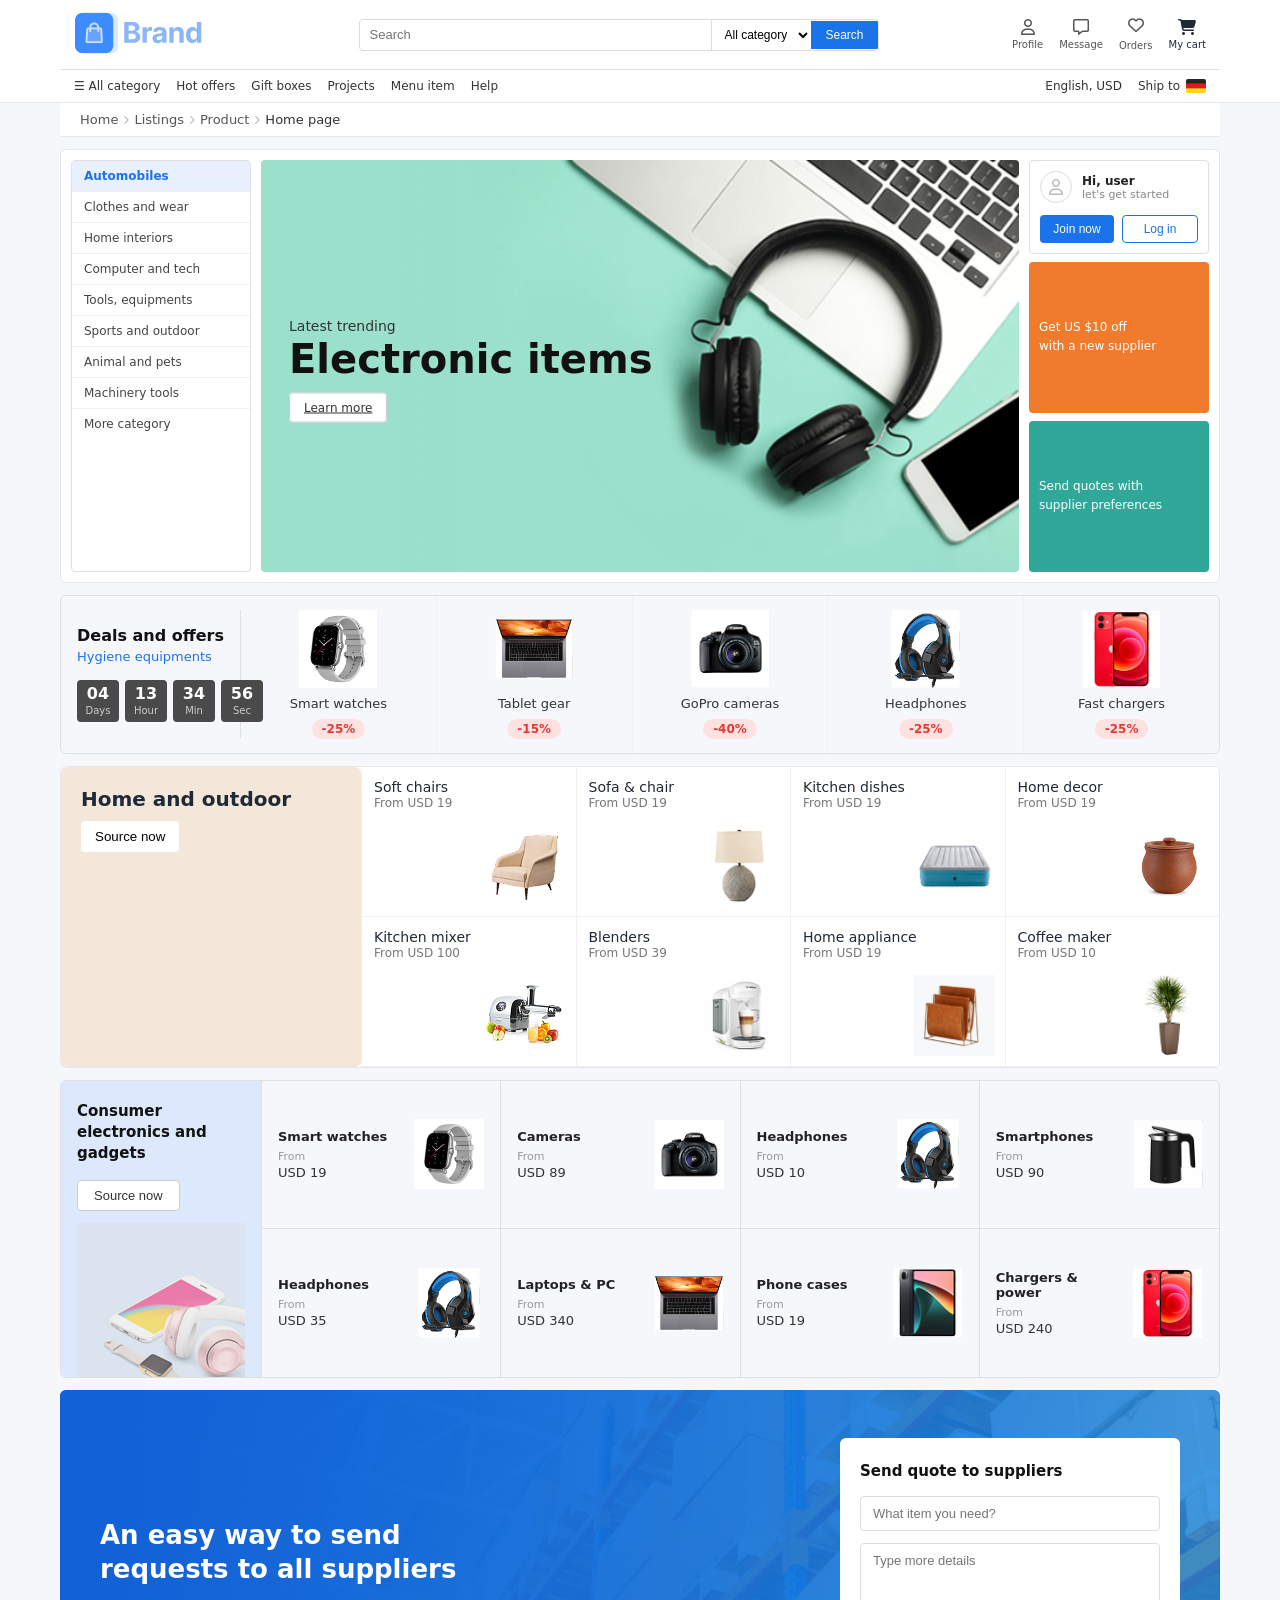
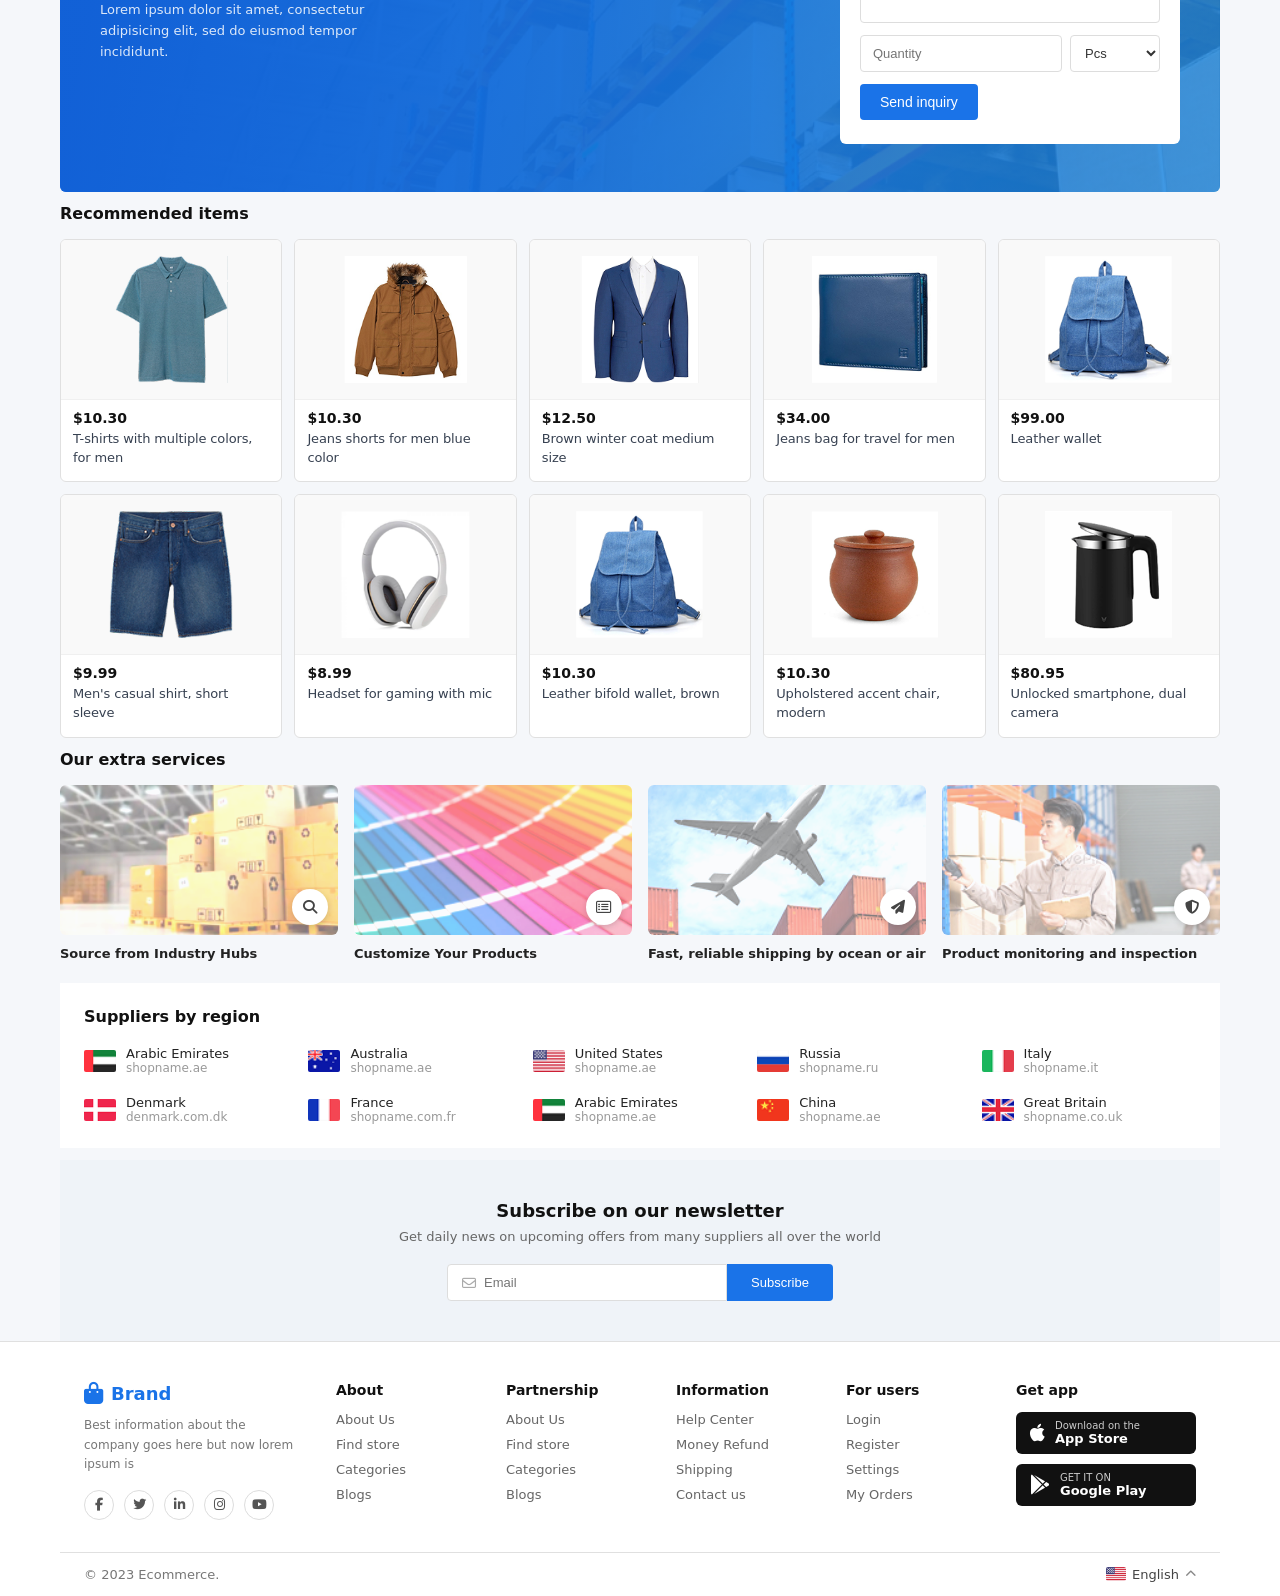
==== index.html @ b22c31a4 "first commit" ====
<!DOCTYPE html>
<!--
  Homepage — layout & sections: style.css | behavior: site.js, cart.js
-->
<html lang="en">

<head>
    <meta charset="UTF-8">
    <meta name="viewport" content="width=device-width, initial-scale=1.0, viewport-fit=cover">
    <meta name="theme-color" content="#1a73e8">
    <meta name="apple-mobile-web-app-capable" content="yes">
    <meta name="apple-mobile-web-app-status-bar-style" content="default">
    <link rel="manifest" href="manifest.json">
    <title>E-Commerce Website</title>
    <link rel="stylesheet" href="https://cdnjs.cloudflare.com/ajax/libs/font-awesome/6.5.0/css/all.min.css">
    <link rel="stylesheet" href="./style.css">
    <link rel="stylesheet" href="./listings.css">
    <script src="./cart.js" defer></script>
    <script src="./site.js" defer></script>
</head>

<body>
    <header>
        <!-- Top Navbar -->
        <div class="top-navbar">
            <div class="logo">
                <a href="index.html"><img src="./assets/Layout/Brand/logo-colored.png" alt="Brand"></a>
            </div>
            <form class="search-bar">
                <input type="text" placeholder="Search" />
                <select>
                    <option>All category</option>
                    <option>Electronics</option>
                    <option>Clothing</option>
                </select>
                <button type="submit">Search</button>
            </form>
            <div class="nav-icons">
                <div class="nav-item">
                    <i class="fa-regular fa-user"></i>
                    <span>Profile</span>
                </div>
                <div class="nav-item">
                    <i class="fa-regular fa-message"></i>
                    <span>Message</span>
                </div>
                <div class="nav-item">
                    <i class="fa-regular fa-heart"></i>
                    <a href="listings.html"><span>Orders</span></a>
                </div>
                <a href="shopping-cart.html" class="nav-item nav-cart-link" data-nav-cart-link aria-label="Shopping cart">
                    <span class="nav-cart-visual" aria-hidden="true">
                        <i class="fa-solid fa-cart-shopping"></i>
                        <span class="nav-cart-badge" data-cart-badge hidden>0</span>
                    </span>
                    <span class="nav-cart-label">My cart</span>
                </a>
            </div>
        </div>

        <!-- Bottom Navbar -->
        <nav class="bottom-navbar">
            <ul class="menu-left">
                <li><a href="listings.html?category=mobile-accessories">☰ All category</a></li>
                <li><a href="listings.html">Hot offers</a></li>
                <li>Gift boxes</li>
                <li>Projects</li>
                <li>Menu item</li>
                <li>Help</li>
            </ul>
            <ul class="menu-right">
                <li>English, USD</li>
                <li>Ship to <img src="./assets/Layout1/Image/flags/DE@2x.png" alt=""></li>
            </ul>
        </nav>
    </header>
    <div class="breadcrumb-bar">
        <div class="breadcrumb-inner">
            <a href="index.html">Home</a>
            <i class="fa-solid fa-chevron-right"></i>
            <a href="listings.html">Listings</a>
            <i class="fa-solid fa-chevron-right"></i>
            <a href="product.html">Product</a>
            <i class="fa-solid fa-chevron-right"></i>
            <span>Home page</span>
        </div>
    </div>

    <!-- Main Section -->
    <div class="main">

        <!-- Left: Categories -->
        <div class="categories">
            <ul>
                <li class="active">Automobiles</li>
                <li>Clothes and wear</li>
                <li>Home interiors</li>
                <li>Computer and tech</li>
                <li>Tools, equipments</li>
                <li>Sports and outdoor</li>
                <li>Animal and pets</li>
                <li>Machinery tools</li>
                <li>More category</li>
            </ul>
        </div>

        <!-- Center: Banner -->
        <div class="main-banner">
            <div class="banner-content">
                <p class="banner-subtitle">Latest trending</p>
                <h2 class="banner-title">Electronic items</h2>
                <a class="learn-more-btn" href="listings.html?category=mobile-accessories">Learn more</a>
            </div>
            <img src="./assets/Image/backgrounds/Banner-board-800x420 2.png" alt="Banner" class="banner-img">
        </div>

        <!-- Right: Side Panel -->
        <div class="side-panel">

            <div class="user-card">
                <div class="user-info">
                    <i class="fa-regular fa-user user-avatar-icon"></i>
                    <div>
                        <p class="user-hello">Hi, user</p>
                        <p class="user-sub">let's get started</p>
                    </div>
                </div>
                <div class="auth-buttons">
                    <button class="btn-join">Join now</button>
                    <button class="btn-login">Log in</button>
                </div>
            </div>

            <div class="promo-card promo-orange">
                <p>Get US $10 off</p>
                <p>with a new supplier</p>
            </div>

            <div class="promo-card promo-teal">
                <p>Send quotes with</p>
                <p>supplier preferences</p>
            </div>

        </div>
    </div>

    <!-- Deals and Offers Section -->
    <div class="deals-section">

        <!-- Left: Title + Timer -->
        <div class="deals-left">
            <h3 class="deals-title">Deals and offers</h3>
            <p class="deals-sub">Hygiene equipments</p>
            <div class="countdown">
                <div class="countdown-box">
                    <span class="count-num">04</span>
                    <span class="count-label">Days</span>
                </div>
                <div class="countdown-box">
                    <span class="count-num">13</span>
                    <span class="count-label">Hour</span>
                </div>
                <div class="countdown-box">
                    <span class="count-num">34</span>
                    <span class="count-label">Min</span>
                </div>
                <div class="countdown-box">
                    <span class="count-num">56</span>
                    <span class="count-label">Sec</span>
                </div>
            </div>
        </div>

        <!-- Right: Product Cards -->
        <div class="deals-products">

            <div class="deal-card">
                <img src="./assets/Image/tech/8.png" alt="Smart watches">
                <p class="deal-name">Smart watches</p>
                <span class="deal-discount">-25%</span>
            </div>

            <div class="deal-card">
                <img src="./assets/Image/tech/image 34.png" alt="Phone and tablet accessories">
                <p class="deal-name">Tablet gear</p>
                <span class="deal-discount">-15%</span>
            </div>

            <div class="deal-card">
                <img src="./assets/Image/tech/6.png" alt="GoPro cameras">
                <p class="deal-name">GoPro cameras</p>
                <span class="deal-discount">-40%</span>
            </div>

            <div class="deal-card">
                <img src="./assets/Image/tech/image 29.png" alt="Headphones">
                <p class="deal-name">Headphones</p>
                <span class="deal-discount">-25%</span>
            </div>

            <div class="deal-card">
                <img src="./assets/Image/tech/image 33.png" alt="Chargers and adapters">
                <p class="deal-name">Fast chargers</p>
                <span class="deal-discount">-25%</span>
            </div>

        </div>
    </div>

    <!-- ================= HOME & OUTDOOR ================= -->
    <div class="home-section">

        <!-- LEFT BIG CARD -->
        <div class="home-banner">
            <div class="home-banner-content">
                <h3>Home and outdoor</h3>
                <button>Source now</button>
            </div>
            <img src="./assets/home/sofa.png" alt="">
        </div>

        <!-- RIGHT GRID -->
        <div class="home-grid">

            <div class="home-card">
                <p>Soft chairs</p>
                <span>From USD 19</span>
                <img src="./assets/Image/interior/1.png" alt="">
            </div>

            <div class="home-card">
                <p>Sofa & chair</p>
                <span>From USD 19</span>
                <img src="./assets/Image/interior/6.png" alt="">
            </div>

            <div class="home-card">
                <p>Kitchen dishes</p>
                <span>From USD 19</span>
                <img src="./assets/Image/interior/image 93.png" alt="">
            </div>

            <div class="home-card">
                <p>Home decor</p>
                <span>From USD 19</span>
                <img src="./assets/Image/interior/3.png" alt="">
            </div>

            <div class="home-card">
                <p>Kitchen mixer</p>
                <span>From USD 100</span>
                <img src="./assets/Image/interior/9.png" alt="">
            </div>

            <div class="home-card">
                <p>Blenders</p>
                <span>From USD 39</span>
                <img src="./assets/Image/interior/8.png" alt="">
            </div>

            <div class="home-card">
                <p>Home appliance</p>
                <span>From USD 19</span>
                <img src="./assets/Image/interior/7.png" alt="">
            </div>

            <div class="home-card">
                <p>Coffee maker</p>
                <span>From USD 10</span>
                <img src="./assets/Image/interior/image 89.png" alt="">
            </div>

        </div>

    </div>
    <!-- Consumer Electronics Section -->
    <div class="electronics-section">

        <!-- Left promo panel -->
        <div class="electronics-left">
            <h3 class="electronics-title">Consumer electronics and gadgets</h3>
            <button class="source-btn">Source now</button>
            <img src="./assets/Image/backgrounds/image 98.png" alt="Electronics" class="electronics-promo-img">
        </div>

        <!-- Right product grid -->
        <div class="electronics-grid">

            <div class="elec-card">
                <div class="elec-info">
                    <p class="elec-name">Smart watches</p>
                    <p class="elec-from">From</p>
                    <p class="elec-price">USD 19</p>
                </div>
                <img src="./assets/Image/tech/8.png" alt="">
            </div>

            <div class="elec-card">
                <div class="elec-info">
                    <p class="elec-name">Cameras</p>
                    <p class="elec-from">From</p>
                    <p class="elec-price">USD 89</p>
                </div>
                <img src="./assets/Image/tech/6.png" alt="">
            </div>

            <div class="elec-card">
                <div class="elec-info">
                    <p class="elec-name">Headphones</p>
                    <p class="elec-from">From</p>
                    <p class="elec-price">USD 10</p>
                </div>
                <img src="./assets/Image/tech/image 29.png" alt="">
            </div>

            <div class="elec-card">
                <div class="elec-info">
                    <p class="elec-name">Smartphones</p>
                    <p class="elec-from">From</p>
                    <p class="elec-price">USD 90</p>
                </div>
                <img src="./assets/Image/tech/image 85.png" alt="">
            </div>

            <div class="elec-card">
                <div class="elec-info">
                    <p class="elec-name">Headphones</p>
                    <p class="elec-from">From</p>
                    <p class="elec-price">USD 35</p>
                </div>
                <img src="./assets/Image/tech/image 29.png" alt="">
            </div>

            <div class="elec-card">
                <div class="elec-info">
                    <p class="elec-name">Laptops & PC</p>
                    <p class="elec-from">From</p>
                    <p class="elec-price">USD 340</p>
                </div>
                <img src="./assets/Image/tech/image 34.png" alt="">
            </div>

            <div class="elec-card">
                <div class="elec-info">
                    <p class="elec-name">Phone cases</p>
                    <p class="elec-from">From</p>
                    <p class="elec-price">USD 19</p>
                </div>
                <img src="./assets/Image/tech/image 32.png" alt="">
            </div>

            <div class="elec-card">
                <div class="elec-info">
                    <p class="elec-name">Chargers &amp; power</p>
                    <p class="elec-from">From</p>
                    <p class="elec-price">USD 240</p>
                </div>
                <img src="./assets/Image/tech/image 33.png" alt="">
            </div>

        </div>
    </div>
    <!-- Quote Banner Section -->
    <div class="quote-banner">

        <!-- Left: Text -->
        <div class="quote-left">
            <h2 class="quote-title">An easy way to send requests to all suppliers</h2>
            <p class="quote-desc">Lorem ipsum dolor sit amet, consectetur adipisicing elit, sed do eiusmod tempor
                incididunt.</p>
        </div>

        <!-- Right: Form -->
        <div class="quote-form">
            <h4 class="form-title">Send quote to suppliers</h4>
            <input type="text" class="form-input" placeholder="What item you need?">
            <textarea class="form-textarea" placeholder="Type more details"></textarea>
            <div class="form-row">
                <input type="text" class="form-input quantity-input" placeholder="Quantity">
                <select class="form-select">
                    <option>Pcs</option>
                    <option>Kg</option>
                    <option>Ltr</option>
                    <option>Box</option>
                </select>
            </div>
            <button class="send-inquiry-btn">Send inquiry</button>
        </div>

    </div>

    <!-- Recommended Items Section -->
    <div class="recommended-section">
        <h3 class="recommended-title">Recommended items</h3>

        <div class="recommended-grid">

            <div class="product-card">
                <div class="product-img-wrap">
                    <img src="./assets/Layout/alibaba/Image/cloth/1.png" alt="">
                </div>
                <div class="product-info">
                    <p class="product-price">$10.30</p>
                    <p class="product-name">T-shirts with multiple colors, for men</p>
                </div>
            </div>

            <div class="product-card">
                <div class="product-img-wrap">
                    <img src="./assets/Layout/alibaba/Image/cloth/2.png" alt="">
                </div>
                <div class="product-info">
                    <p class="product-price">$10.30</p>
                    <p class="product-name">Jeans shorts for men blue color</p>
                </div>
            </div>

            <div class="product-card">
                <div class="product-img-wrap">
                    <img src="./assets/Layout/alibaba/Image/cloth/3.png" alt="">
                </div>
                <div class="product-info">
                    <p class="product-price">$12.50</p>
                    <p class="product-name">Brown winter coat medium size</p>
                </div>
            </div>

            <div class="product-card">
                <div class="product-img-wrap">
                    <img src="./assets/Layout/alibaba/Image/cloth/4.png" alt="">
                </div>
                <div class="product-info">
                    <p class="product-price">$34.00</p>
                    <p class="product-name">Jeans bag for travel for men</p>
                </div>
            </div>

            <div class="product-card">
                <div class="product-img-wrap">
                    <img src="./assets/Layout/alibaba/Image/cloth/5.png" alt="">
                </div>
                <div class="product-info">
                    <p class="product-price">$99.00</p>
                    <p class="product-name">Leather wallet</p>
                </div>
            </div>

            <div class="product-card">
                <div class="product-img-wrap">
                    <img src="./assets/Layout/alibaba/Image/cloth/6.png" alt="">
                </div>
                <div class="product-info">
                    <p class="product-price">$9.99</p>
                    <p class="product-name">Men's casual shirt, short sleeve</p>
                </div>
            </div>

            <div class="product-card">
                <div class="product-img-wrap">
                    <img src="./assets/Layout/alibaba/Image/tech/image 86.png" alt="">
                </div>
                <div class="product-info">
                    <p class="product-price">$8.99</p>
                    <p class="product-name">Headset for gaming with mic</p>
                </div>
            </div>

            <div class="product-card">
                <div class="product-img-wrap">
                    <img src="./assets/Layout/alibaba/Image/cloth/5.png" alt="">
                </div>
                <div class="product-info">
                    <p class="product-price">$10.30</p>
                    <p class="product-name">Leather bifold wallet, brown</p>
                </div>
            </div>

            <div class="product-card">
                <div class="product-img-wrap">
                    <img src="./assets/Layout/alibaba/Image/interior/image 90.png" alt="">
                </div>
                <div class="product-info">
                    <p class="product-price">$10.30</p>
                    <p class="product-name">Upholstered accent chair, modern</p>
                </div>
            </div>

            <div class="product-card">
                <div class="product-img-wrap">
                    <img src="./assets/Layout/alibaba/Image/tech/image 85.png" alt="">
                </div>
                <div class="product-info">
                    <p class="product-price">$80.95</p>
                    <p class="product-name">Unlocked smartphone, dual camera</p>
                </div>
            </div>

        </div>
    </div>

    <!-- Our Extra Services Section -->
    <div class="services-section">
        <h3 class="services-title">Our extra services</h3>

        <div class="services-grid">

            <div class="service-card">
                <div class="service-img-wrap">
                    <img src="./assets/Image/backgrounds/Mask group.png" alt="">
                    <div class="service-icon">
                        <i class="fa-solid fa-magnifying-glass"></i>
                    </div>
                </div>
                <p class="service-name">Source from Industry Hubs</p>
            </div>

            <div class="service-card">
                <div class="service-img-wrap">
                    <img src="./assets/Image/backgrounds/./Mask group (1).png" alt="">
                    <div class="service-icon">
                        <i class="fa-regular fa-rectangle-list"></i>
                    </div>
                </div>
                <p class="service-name">Customize Your Products</p>
            </div>

            <div class="service-card">
                <div class="service-img-wrap">
                    <img src="./assets/Image/backgrounds/./image 106.png" alt="">
                    <div class="service-icon">
                        <i class="fa-solid fa-paper-plane"></i>
                    </div>
                </div>
                <p class="service-name">Fast, reliable shipping by ocean or air</p>
            </div>

            <div class="service-card">
                <div class="service-img-wrap">
                    <img src="./assets/Image/backgrounds/./image 107.png" alt="">
                    <div class="service-icon">
                        <i class="fa-solid fa-shield-halved"></i>
                    </div>
                </div>
                <p class="service-name">Product monitoring and inspection</p>
            </div>

        </div>
    </div>

    <!-- Suppliers by Region -->
    <div class="suppliers-section">
        <h3 class="suppliers-title">Suppliers by region</h3>
        <div class="suppliers-grid">

            <div class="supplier-item">
                <img src="./assets/Layout1/Image/flags/AE@2x.png" alt="">
                <div>
                    <p class="supplier-country">Arabic Emirates</p>
                    <p class="supplier-domain">shopname.ae</p>
                </div>
            </div>

            <div class="supplier-item">
                <img src="./assets/Layout1/Image/flags/icon.png" alt="">
                <div>
                    <p class="supplier-country">Australia</p>
                    <p class="supplier-domain">shopname.ae</p>
                </div>
            </div>

            <div class="supplier-item">
                <img src="./assets/Layout1/Image/flags/US@2x.png" alt="">
                <div>
                    <p class="supplier-country">United States</p>
                    <p class="supplier-domain">shopname.ae</p>
                </div>
            </div>

            <div class="supplier-item">
                <img src="./assets/Layout1/Image/flags/RU@2x.png" alt="">
                <div>
                    <p class="supplier-country">Russia</p>
                    <p class="supplier-domain">shopname.ru</p>
                </div>
            </div>

            <div class="supplier-item">
                <img src="./assets/Layout1/Image/flags/IT@2x.png" alt="">
                <div>
                    <p class="supplier-country">Italy</p>
                    <p class="supplier-domain">shopname.it</p>
                </div>
            </div>

            <div class="supplier-item">
                <img src="./assets/Layout1/Image/flags/DK@2x.png" alt="">
                <div>
                    <p class="supplier-country">Denmark</p>
                    <p class="supplier-domain">denmark.com.dk</p>
                </div>
            </div>

            <div class="supplier-item">
                <img src="./assets/Layout1/Image/flags/FR@2x.png" alt="">
                <div>
                    <p class="supplier-country">France</p>
                    <p class="supplier-domain">shopname.com.fr</p>
                </div>
            </div>

            <div class="supplier-item">
                <img src="./assets/Layout1/Image/flags/AE@2x.png" alt="">
                <div>
                    <p class="supplier-country">Arabic Emirates</p>
                    <p class="supplier-domain">shopname.ae</p>
                </div>
            </div>

            <div class="supplier-item">
                <img src="./assets/Layout1/Image/flags/CN@2x.png" alt="">
                <div>
                    <p class="supplier-country">China</p>
                    <p class="supplier-domain">shopname.ae</p>
                </div>
            </div>

            <div class="supplier-item">
                <img src="./assets/Layout1/Image/flags/GB@2x.png" alt="">
                <div>
                    <p class="supplier-country">Great Britain</p>
                    <p class="supplier-domain">shopname.co.uk</p>
                </div>
            </div>

        </div>
    </div>

    <!-- Newsletter -->
    <div class="newsletter-section">
        <h3 class="newsletter-title">Subscribe on our newsletter</h3>
        <p class="newsletter-sub">Get daily news on upcoming offers from many suppliers all over the world</p>
        <div class="newsletter-form">
            <div class="newsletter-input-wrap">
                <i class="fa-regular fa-envelope"></i>
                <input type="email" placeholder="Email">
            </div>
            <button class="newsletter-btn">Subscribe</button>
        </div>
    </div>

    <!-- Footer -->
    <footer class="footer">
        <div class="footer-top">

            <!-- Brand -->
            <div class="footer-brand">
                <div class="footer-logo">
                    <i class="fa-solid fa-bag-shopping"></i>
                    <span>Brand</span>
                </div>
                <p class="footer-desc">Best information about the company goes here but now lorem ipsum is</p>
                <div class="footer-socials">
                    <a href="#"><i class="fa-brands fa-facebook-f"></i></a>
                    <a href="#"><i class="fa-brands fa-twitter"></i></a>
                    <a href="#"><i class="fa-brands fa-linkedin-in"></i></a>
                    <a href="#"><i class="fa-brands fa-instagram"></i></a>
                    <a href="#"><i class="fa-brands fa-youtube"></i></a>
                </div>
            </div>

            <!-- About -->
            <div class="footer-col">
                <h4 class="footer-col-title">About</h4>
                <ul>
                    <li><a href="#">About Us</a></li>
                    <li><a href="#">Find store</a></li>
                    <li><a href="#">Categories</a></li>
                    <li><a href="#">Blogs</a></li>
                </ul>
            </div>

            <!-- Partnership -->
            <div class="footer-col">
                <h4 class="footer-col-title">Partnership</h4>
                <ul>
                    <li><a href="#">About Us</a></li>
                    <li><a href="#">Find store</a></li>
                    <li><a href="#">Categories</a></li>
                    <li><a href="#">Blogs</a></li>
                </ul>
            </div>

            <!-- Information -->
            <div class="footer-col">
                <h4 class="footer-col-title">Information</h4>
                <ul>
                    <li><a href="#">Help Center</a></li>
                    <li><a href="#">Money Refund</a></li>
                    <li><a href="#">Shipping</a></li>
                    <li><a href="#">Contact us</a></li>
                </ul>
            </div>

            <!-- For users -->
            <div class="footer-col">
                <h4 class="footer-col-title">For users</h4>
                <ul>
                    <li><a href="#">Login</a></li>
                    <li><a href="#">Register</a></li>
                    <li><a href="#">Settings</a></li>
                    <li><a href="#">My Orders</a></li>
                </ul>
            </div>

            <!-- Get app -->
            <div class="footer-col">
                <h4 class="footer-col-title">Get app</h4>
                <div class="app-buttons">
                    <a href="#" class="app-btn">
                        <i class="fa-brands fa-apple"></i>
                        <div>
                            <span class="app-sub">Download on the</span>
                            <span class="app-store">App Store</span>
                        </div>
                    </a>
                    <a href="#" class="app-btn">
                        <i class="fa-brands fa-google-play"></i>
                        <div>
                            <span class="app-sub">GET IT ON</span>
                            <span class="app-store">Google Play</span>
                        </div>
                    </a>
                </div>
            </div>

        </div>

        <!-- Footer Bottom -->
        <div class="footer-bottom">
            <p>© 2023 Ecommerce.</p>
            <div class="footer-lang">
                <img src="./assets/Layout1/Image/flags/US@2x.png" alt="">
                <span>English</span>
                <i class="fa-solid fa-chevron-up"></i>
            </div>
        </div>
    </footer>
</body>

</html>
---- style.css ----
/* =============================================================================
   style.css — Global layout & homepage sections
   Load order: this file first, then page CSS (listings / product / cart).
   Contains: reset, header & nav, home grids, footer, responsive breakpoints.
   ============================================================================= */

/* --- Reset --- */
* {
    margin: 0;
    padding: 0;
    box-sizing: border-box;
}


/* --- Layout tokens (used sitewide + in page stylesheets) --- */
:root {
    /* Max content width and horizontal inset for centered sections */
    --site-max-width: 1160px;
    --site-gutter: 16px;
    /* Minimum tap target for icon-only nav on small screens */
    --tap-min: 44px;
}


html {
    -webkit-text-size-adjust: 100%;
    text-size-adjust: 100%;
}


body {
    font-family: system-ui, -apple-system, "Segoe UI", Roboto, "Helvetica Neue", Arial, sans-serif;
    font-size: 13px;
    background: #f7fafc;
    color: #1f2937;
    padding-left: env(safe-area-inset-left, 0);
    padding-right: env(safe-area-inset-right, 0);
    padding-bottom: env(safe-area-inset-bottom, 0);
}

header {
    background: #fff;
    border-bottom: 1px solid #e5e7eb;
    padding-top: env(safe-area-inset-top, 0);
}


/* --- Breadcrumb (all pages) --- */
.breadcrumb-bar {
    background: #fff;
    border-bottom: 1px solid #e8e8e8;
    padding: 8px 0;
    width: min(var(--site-max-width), calc(100% - (var(--site-gutter) * 2)));
    margin: 0 auto;
}

.breadcrumb-inner {
    display: flex;
    align-items: center;
    gap: 6px;
    font-size: 12px;
    color: #7b8794;
    padding: 0 2px;
}

.breadcrumb-inner a {
    color: #4b5563;
    text-decoration: none;
}

.breadcrumb-inner a:hover {
    color: #1a73e8;
}

.breadcrumb-inner i {
    font-size: 9px;
    color: #a0aec0;
}

.breadcrumb-inner span {
    color: #111827;
    font-weight: 500;
}


/* Centered column width: same math as --site-max-width + gutters */
.top-navbar,
.bottom-navbar,
.main,
.deals-section,
.home-section,
.electronics-section,
.quote-banner,
.recommended-section,
.services-section,
.suppliers-section,
.newsletter-section,
.footer-top,
.footer-bottom {
    width: min(var(--site-max-width), calc(100% - (var(--site-gutter) * 2)));
    margin-left: auto;
    margin-right: auto;
}


/* ========== Top header: logo + search + account icons ========== */
.top-navbar {
    display: flex;
    align-items: center;
    justify-content: space-between;
    padding: 10px 14px;
    background: #fff;
}

.logo h2 {
    font-size: 22px;
    font-weight: 700;
}


/* Primary search (submit guarded in site.js when query empty) */
.search-bar {
    display: flex;
    align-items: center;
    border: 1px solid #ddd;
    border-radius: 4px;
    overflow: hidden;
    flex: 1;
    margin: 0 24px;
    max-width: 520px;
}

.search-bar input {
    flex: 1;
    border: none;
    outline: none;
    padding: 7px 10px;
    font-size: 13px;
}

.search-bar select {
    border: none;
    border-left: 1px solid #ddd;
    outline: none;
    padding: 7px 8px;
    background: #fff;
    font-size: 12px;
    cursor: pointer;
}

.search-bar button {
    border: none;
    background: #1a73e8;
    color: #fff;
    padding: 7px 14px;
    cursor: pointer;
    font-size: 12px;
    white-space: nowrap;
}


/* Profile / messages / orders / cart — cart uses .nav-cart-link + badge */
.nav-icons {
    display: flex;
    align-items: center;
    gap: 16px;
}

.nav-item {
    display: flex;
    flex-direction: column;
    align-items: center;
    cursor: pointer;
    color: #555;
    gap: 4px;
    text-decoration: none;
}

.nav-item a {
    color: inherit;
    text-decoration: none;
}

.nav-item a[aria-current="page"] span {
    color: #1a73e8;
    font-weight: 600;
}

.nav-item i {
    font-size: 16px;
}

.nav-item span {
    font-size: 10px;
}

a.nav-item {
    color: inherit;
    text-decoration: none;
}

.nav-cart-link {
    position: relative;
}

.nav-cart-visual {
    position: relative;
    display: inline-flex;
    align-items: center;
    justify-content: center;
}

.nav-cart-badge {
    position: absolute;
    top: -7px;
    right: -10px;
    min-width: 16px;
    height: 16px;
    padding: 0 4px;
    border-radius: 999px;
    background: #e53935;
    color: #fff;
    font-size: 9px;
    font-weight: 700;
    line-height: 16px;
    text-align: center;
    font-family: system-ui, -apple-system, sans-serif;
    box-shadow: 0 0 0 1px #fff;
}

.nav-cart-link:focus-visible {
    outline: 2px solid #1a73e8;
    outline-offset: 3px;
    border-radius: 4px;
}

.nav-cart-link:hover .nav-cart-label,
.nav-cart-link:hover .fa-cart-shopping {
    color: #1a73e8;
}


/* ========== Secondary nav: category links + locale ========== */
.bottom-navbar {
    display: flex;
    align-items: center;
    justify-content: space-between;
    padding: 9px 14px;
    background: #fff;
    border-top: 1px solid #e0e0e0;
}

.menu-left {
    display: flex;
    align-items: center;
    gap: 16px;
    list-style: none;
    margin: 0;
    padding: 0;
}

.menu-left li {
    cursor: pointer;
    color: #333;
    font-size: 12px;
}

.menu-left li a {
    color: inherit;
    text-decoration: none;
}

.menu-right {
    display: flex;
    align-items: center;
    gap: 16px;
    list-style: none;
    margin: 0;
    padding: 0;
}

.menu-right li {
    display: flex;
    align-items: center;
    gap: 6px;
    cursor: pointer;
    color: #333;
    font-size: 12px;
}

.menu-right li img {
    width: 20px;
    height: 14px;
    object-fit: cover;
    border-radius: 2px;
    vertical-align: middle;
}


/* ========== Homepage: categories | hero banner | side panel ========== */
.main {
    display: flex;
    align-items: stretch;
    gap: 10px;
    padding: 10px;
    background: #fff;
    border: 1px solid #e5e7eb;
    border-radius: 6px;
    margin-top: 12px;
}


/* Left column category list */
.categories {
    width: 180px;
    flex-shrink: 0;
    border: 1px solid #e0e0e0;
    border-radius: 4px;
    overflow: hidden;
}

.categories ul {
    list-style: none;
    margin: 0;
    padding: 0;
}

.categories ul li {
    padding: 8px 12px;
    font-size: 12px;
    color: #444;
    cursor: pointer;
    border-bottom: 1px solid #f0f0f0;
    transition: background 0.15s;
}

.categories ul li:last-child {
    border-bottom: none;
}

.categories ul li:hover {
    background: #f5f5f5;
}

.categories ul li.active {
    background: #e8f0fe;
    color: #1a73e8;
    font-weight: 600;
}


/* Center hero */
.main-banner {
    flex: 1;
    position: relative;
    border-radius: 4px;
    overflow: hidden;
    min-height: 300px;
    background: #b2dfdb;
}

.banner-img {
    width: 100%;
    height: 100%;
    object-fit: cover;
    display: block;
}

.banner-content {
    position: absolute;
    top: 50%;
    left: 28px;
    transform: translateY(-50%);
    z-index: 2;
}

.banner-subtitle {
    font-size: 14px;
    color: #333;
    margin-bottom: 4px;
}

.banner-title {
    font-size: 40px;
    font-weight: 700;
    color: #111;
    margin-bottom: 20px;
    line-height: 1.05;
}

.learn-more-btn {
    background: #fff;
    color: #333;
    border: 1px solid #ccc;
    padding: 7px 14px;
    border-radius: 4px;
    font-size: 12px;
    cursor: pointer;
    transition: background 0.15s;
}

.learn-more-btn:hover {
    background: #f5f5f5;
}


/* Right: login card + promo tiles */
.side-panel {
    width: 180px;
    flex-shrink: 0;
    display: flex;
    flex-direction: column;
    gap: 8px;
}

.user-card {
    border: 1px solid #e0e0e0;
    border-radius: 4px;
    padding: 10px;
    background: #fff;
}

.user-info {
    display: flex;
    align-items: center;
    gap: 10px;
    margin-bottom: 12px;
}

.user-avatar-icon {
    font-size: 16px;
    color: #bbb;
    border: 1.5px solid #ddd;
    border-radius: 50%;
    width: 32px;
    height: 32px;
    display: flex;
    align-items: center;
    justify-content: center;
    flex-shrink: 0;
}

.user-hello {
    font-size: 12px;
    font-weight: 600;
    color: #222;
}

.user-sub {
    font-size: 11px;
    color: #888;
}

.auth-buttons {
    display: flex;
    gap: 8px;
}

.btn-join {
    flex: 1;
    background: #1a73e8;
    color: #fff;
    border: none;
    padding: 6px 0;
    border-radius: 4px;
    font-size: 12px;
    cursor: pointer;
}

.btn-join:hover {
    background: #1558b0;
}

.btn-login {
    flex: 1;
    background: #fff;
    color: #1a73e8;
    border: 1px solid #1a73e8;
    padding: 6px 0;
    border-radius: 4px;
    font-size: 12px;
    cursor: pointer;
}

.btn-login:hover {
    background: #e8f0fe;
}

.promo-card {
    border-radius: 4px;
    padding: 12px 10px;
    font-size: 12px;
    color: #fff;
    font-weight: 500;
    line-height: 1.6;
    cursor: pointer;
    flex: 1;
    min-height: 68px;
    display: flex;
    flex-direction: column;
    justify-content: center;
}

.promo-orange {
    background: #f07b2d;
}

.promo-teal {
    background: #2fa89a;
}


/* ========== Deals strip: timer + product tiles ========== */
.deals-section {
    display: flex;
    align-items: center;
    border: 1px solid #e0e0e0;
    border-radius: 6px;
    margin: 12px auto;
    padding: 0;
    gap: 0;
}


.deals-left {
    width: 180px;
    flex-shrink: 0;
    padding: 16px;
    border-right: 1px solid #e0e0e0;
}

.deals-title {
    font-size: 16px;
    font-weight: 700;
    color: #111;
    margin-bottom: 4px;
}

.deals-sub {
    font-size: 13px;
    color: #1a73e8;
    margin-bottom: 16px;
}

.countdown {
    display: flex;
    gap: 6px;
}

.countdown-box {
    display: flex;
    flex-direction: column;
    align-items: center;
    background: #4a4a4a;
    color: #fff;
    border-radius: 4px;
    padding: 6px 8px;
    min-width: 42px;
}

.count-num {
    font-size: 16px;
    font-weight: 700;
    line-height: 1;
}

.count-label {
    font-size: 10px;
    margin-top: 3px;
    color: #ccc;
}


.deals-products {
    display: flex;
    flex: 1;
    justify-content: space-around;
    align-items: center;
    padding-left: 0;
}

.deal-card {
    display: flex;
    flex-direction: column;
    align-items: center;
    gap: 8px;
    padding: 14px 8px;
    border-right: 1px solid #f0f0f0;
    flex: 1;
    cursor: pointer;
    transition: background 0.15s;
}

.deal-card:last-child {
    border-right: none;
}

.deal-card:hover {
    background: #fafafa;
    border-radius: 4px;
}

.deal-card img {
    width: 78px;
    height: 78px;
    object-fit: contain;
}

.deal-name {
    font-size: 13px;
    color: #333;
    text-align: center;
}

.deal-discount {
    background: #fee2e2;
    color: #e53935;
    font-size: 12px;
    font-weight: 600;
    padding: 3px 10px;
    border-radius: 20px;
}


/* ========== Home & outdoor: banner + 4×2 grid ========== */
.home-section {
    display: grid;
    grid-template-columns: 300px 1fr;
    gap: 0;
    padding: 0;
    margin: 12px auto;
    border: 1px solid #e5e7eb;
    border-radius: 6px;
    overflow: hidden;
    background: #fff;
}


.home-banner {
    position: relative;
    background: #f3e7d9;
    border-radius: 6px;
    overflow: hidden;
    padding: 20px;
}

.home-banner img {
    width: 100%;
    height: auto;
    margin-top: 10px;
}

.home-banner-content h3 {
    font-size: 20px;
    margin-bottom: 10px;
}

.home-banner-content button {
    background: white;
    border: none;
    padding: 8px 14px;
    border-radius: 4px;
    cursor: pointer;
}


.home-grid {
    display: grid;
    grid-template-columns: repeat(4, 1fr);
    gap: 0;
}

.home-card {
    background: white;
    padding: 12px;
    border-radius: 0;
    position: relative;
    min-height: 150px;
    border-left: 1px solid #f0f0f0;
    border-bottom: 1px solid #f0f0f0;
}

.home-card p {
    font-size: 14px;
    font-weight: 500;
}

.home-card span {
    font-size: 12px;
    color: #777;
}

.home-card img {
    position: absolute;
    bottom: 10px;
    right: 10px;
    width: 82px;
    max-height: 82px;
    object-fit: contain;
    height: auto;
}


/* ========== Consumer electronics: promo column + 4×2 grid ========== */
.electronics-section {
    display: flex;
    align-items: stretch;
    border: 1px solid #e0e0e0;
    border-radius: 6px;
    margin: 12px auto;
    overflow: hidden;
}


.electronics-left {
    width: 200px;
    flex-shrink: 0;
    background: #dce8fb;
    padding: 20px 16px 0 16px;
    display: flex;
    flex-direction: column;
    align-items: flex-start;
    position: relative;
    overflow: hidden;
}

.electronics-title {
    font-size: 15px;
    font-weight: 700;
    color: #111;
    line-height: 1.4;
    margin-bottom: 16px;
}

.source-btn {
    background: #fff;
    color: #333;
    border: 1px solid #ccc;
    padding: 7px 16px;
    border-radius: 4px;
    font-size: 13px;
    cursor: pointer;
    margin-bottom: 12px;
    transition: background 0.15s;
}

.source-btn:hover {
    background: #f0f0f0;
}

.electronics-promo-img {
    width: 100%;
    object-fit: contain;
    margin-top: auto;
    display: block;
}


.electronics-grid {
    flex: 1;
    display: grid;
    grid-template-columns: repeat(4, 1fr);
    border-left: 1px solid #e0e0e0;
}

.elec-card {
    display: flex;
    align-items: center;
    justify-content: space-between;
    padding: 14px 16px;
    border-right: 1px solid #e0e0e0;
    border-bottom: 1px solid #e0e0e0;
    cursor: pointer;
    transition: background 0.15s;
    gap: 8px;
}


/* 4-column grid: trim outer borders */
.elec-card:nth-child(4n) {
    border-right: none;
}


.elec-card:nth-last-child(-n+4) {
    border-bottom: none;
}

.elec-card:hover {
    background: #fafafa;
}

.elec-info {
    display: flex;
    flex-direction: column;
    gap: 2px;
}

.elec-name {
    font-size: 13px;
    font-weight: 600;
    color: #222;
}

.elec-from {
    font-size: 11px;
    color: #999;
    margin-top: 4px;
}

.elec-price {
    font-size: 13px;
    color: #333;
}

.elec-card img {
    width: 70px;
    height: 70px;
    object-fit: contain;
    flex-shrink: 0;
}


/* ========== Quote / RFQ banner + form card ========== */
.quote-banner {
    display: flex;
    align-items: center;
    justify-content: space-between;
    margin: 12px auto;
    border-radius: 6px;
    overflow: hidden;
    padding: 48px 40px;
    gap: 40px;
    background-image: url('./assets/Image/backgrounds/Group%20982.png');
    background-size: cover;
    background-position: center;
    position: relative;
}


.quote-banner::before {
    content: '';
    position: absolute;
    inset: 0;
    background: linear-gradient(to right, rgba(13, 92, 210, 0.85) 0%, rgba(13, 92, 210, 0.55) 100%);
    z-index: 0;
}


.quote-left {
    flex: 1;
    position: relative;
    z-index: 1;
}

.quote-title {
    font-size: 26px;
    font-weight: 700;
    color: #fff;
    line-height: 1.3;
    margin-bottom: 14px;
    max-width: 360px;
}

.quote-desc {
    font-size: 13px;
    color: rgba(255, 255, 255, 0.85);
    line-height: 1.6;
    max-width: 320px;
}


.quote-form {
    background: #fff;
    border-radius: 6px;
    padding: 24px 20px;
    width: 340px;
    flex-shrink: 0;
    display: flex;
    flex-direction: column;
    gap: 12px;
    position: relative;
    z-index: 1;
}

.form-title {
    font-size: 15px;
    font-weight: 600;
    color: #111;
    margin-bottom: 4px;
}

.form-input {
    width: 100%;
    border: 1px solid #ddd;
    border-radius: 4px;
    padding: 9px 12px;
    font-size: 13px;
    outline: none;
    color: #333;
    font-family: sans-serif;
}

.form-input:focus {
    border-color: #1a73e8;
}

.form-textarea {
    width: 100%;
    border: 1px solid #ddd;
    border-radius: 4px;
    padding: 9px 12px;
    font-size: 13px;
    outline: none;
    color: #333;
    font-family: sans-serif;
    resize: none;
    height: 80px;
}

.form-textarea:focus {
    border-color: #1a73e8;
}

.form-row {
    display: flex;
    gap: 8px;
}

.form-row .quantity-input {
    flex: 1;
}

.form-select {
    border: 1px solid #ddd;
    border-radius: 4px;
    padding: 9px 10px;
    font-size: 13px;
    outline: none;
    background: #fff;
    cursor: pointer;
    color: #333;
    width: 90px;
}

.form-select:focus {
    border-color: #1a73e8;
}

.send-inquiry-btn {
    background: #1a73e8;
    color: #fff;
    border: none;
    padding: 10px 20px;
    border-radius: 4px;
    font-size: 14px;
    cursor: pointer;
    width: fit-content;
    transition: background 0.15s;
}

.send-inquiry-btn:hover {
    background: #1558b0;
}


/* ========== Recommended product cards ========== */
.recommended-section {
    margin: 12px auto;
}

.recommended-title {
    font-size: 16px;
    font-weight: 700;
    color: #111;
    margin-bottom: 16px;
}

.recommended-grid {
    display: grid;
    grid-template-columns: repeat(5, 1fr);
    gap: 12px;
}

.product-card {
    border: 1px solid #e0e0e0;
    border-radius: 6px;
    overflow: hidden;
    cursor: pointer;
    transition: box-shadow 0.15s;
    background: #fff;
}

.product-card:hover {
    box-shadow: 0 4px 12px rgba(0, 0, 0, 0.08);
}

.product-img-wrap {
    background: #f9f9f9;
    display: flex;
    align-items: center;
    justify-content: center;
    height: 160px;
    padding: 16px;
    border-bottom: 1px solid #f0f0f0;
}

.product-img-wrap img {
    max-width: 100%;
    max-height: 100%;
    object-fit: contain;
}

.product-info {
    padding: 10px 12px 14px;
}

.product-price {
    font-size: 14px;
    font-weight: 700;
    color: #111;
    margin-bottom: 4px;
}

.product-name {
    font-size: 13px;
    font-weight: 500;
    color: #374151;
    line-height: 1.45;
    letter-spacing: -0.01em;
}


/* ========== Extra services grid ========== */
.services-section {
    margin: 12px auto 20px;
}

.services-title {
    font-size: 16px;
    font-weight: 700;
    color: #111;
    margin-bottom: 16px;
}

.services-grid {
    display: grid;
    grid-template-columns: repeat(4, 1fr);
    gap: 16px;
}

.service-card {
    cursor: pointer;
}

.service-img-wrap {
    position: relative;
    border-radius: 6px;
    overflow: hidden;
    height: 150px;
    margin-bottom: 10px;
}

.service-img-wrap img {
    width: 100%;
    height: 100%;
    object-fit: cover;
    display: block;
    transition: transform 0.3s ease;
    filter: brightness(1.2) contrast(1.05) saturate(1.08);
}

.service-card:hover .service-img-wrap img {
    transform: scale(1.04);
}

.service-icon {
    position: absolute;
    bottom: 10px;
    right: 10px;
    width: 36px;
    height: 36px;
    background: #fff;
    border-radius: 50%;
    display: flex;
    align-items: center;
    justify-content: center;
    box-shadow: 0 2px 6px rgba(0, 0, 0, 0.15);
    font-size: 14px;
    color: #444;
}

.service-name {
    font-size: 13px;
    font-weight: 600;
    color: #222;
    line-height: 1.4;
}


/* ========== Suppliers by region ========== */
.suppliers-section {
    margin: 12px auto;
    padding: 24px;
    background: #fff;
}

.suppliers-title {
    font-size: 16px;
    font-weight: 700;
    color: #111;
    margin-bottom: 20px;
}

.suppliers-grid {
    display: grid;
    grid-template-columns: repeat(5, 1fr);
    row-gap: 20px;
    column-gap: 10px;
}

.supplier-item {
    display: flex;
    align-items: center;
    gap: 10px;
    cursor: pointer;
}

.supplier-item img {
    width: 32px;
    height: 22px;
    object-fit: cover;
    border-radius: 2px;
    flex-shrink: 0;
}

.supplier-country {
    font-size: 13px;
    font-weight: 500;
    color: #222;
}

.supplier-domain {
    font-size: 12px;
    color: #999;
}


/* ========== Newsletter signup ========== */
.newsletter-section {
    background: #eff3f8;
    padding: 40px 24px;
    text-align: center;
    margin: 12px auto 0;
}

.newsletter-title {
    font-size: 18px;
    font-weight: 700;
    color: #111;
    margin-bottom: 8px;
}

.newsletter-sub {
    font-size: 13px;
    color: #666;
    margin-bottom: 20px;
}

.newsletter-form {
    display: flex;
    justify-content: center;
    gap: 0;
}

.newsletter-input-wrap {
    display: flex;
    align-items: center;
    gap: 8px;
    border: 1px solid #ddd;
    border-radius: 4px 0 0 4px;
    padding: 0 14px;
    background: #fff;
    width: 280px;
}

.newsletter-input-wrap i {
    color: #aaa;
    font-size: 14px;
}

.newsletter-input-wrap input {
    border: none;
    outline: none;
    font-size: 13px;
    width: 100%;
    padding: 10px 0;
    font-family: sans-serif;
}

.newsletter-btn {
    background: #1a73e8;
    color: #fff;
    border: none;
    padding: 10px 24px;
    border-radius: 0 4px 4px 0;
    font-size: 13px;
    cursor: pointer;
    transition: background 0.15s;
}

.newsletter-btn:hover {
    background: #1558b0;
}


/* ========== Site footer ========== */
.footer {
    background: #fff;
    border-top: 1px solid #e0e0e0;
}

.footer-top {
    display: grid;
    grid-template-columns: 220px repeat(4, 1fr) 180px;
    gap: 32px;
    padding: 40px 24px 32px;
}

.footer-logo {
    display: flex;
    align-items: center;
    gap: 8px;
    font-size: 18px;
    font-weight: 700;
    color: #1a73e8;
    margin-bottom: 12px;
}

.footer-logo i {
    font-size: 22px;
}

.footer-desc {
    font-size: 12px;
    color: #777;
    line-height: 1.6;
    margin-bottom: 16px;
}

.footer-socials {
    display: flex;
    gap: 10px;
}

.footer-socials a {
    width: 30px;
    height: 30px;
    border: 1px solid #ddd;
    border-radius: 50%;
    display: flex;
    align-items: center;
    justify-content: center;
    color: #555;
    font-size: 13px;
    text-decoration: none;
    transition: background 0.15s, color 0.15s;
}

.footer-socials a:hover {
    background: #1a73e8;
    color: #fff;
    border-color: #1a73e8;
}

.footer-col-title {
    font-size: 14px;
    font-weight: 600;
    color: #111;
    margin-bottom: 14px;
}

.footer-col ul {
    list-style: none;
    padding: 0;
    margin: 0;
    display: flex;
    flex-direction: column;
    gap: 10px;
}

.footer-col ul li a {
    font-size: 13px;
    color: #666;
    text-decoration: none;
    transition: color 0.15s;
}

.footer-col ul li a:hover {
    color: #1a73e8;
}

.app-buttons {
    display: flex;
    flex-direction: column;
    gap: 10px;
}

.app-btn {
    display: flex;
    align-items: center;
    gap: 10px;
    background: #111;
    color: #fff;
    border-radius: 6px;
    padding: 8px 14px;
    text-decoration: none;
    transition: background 0.15s;
}

.app-btn:hover {
    background: #333;
}

.app-btn i {
    font-size: 20px;
}

.app-sub {
    display: block;
    font-size: 10px;
    color: #ccc;
}

.app-store {
    display: block;
    font-size: 13px;
    font-weight: 600;
}


.footer-bottom {
    border-top: 1px solid #e0e0e0;
    padding: 14px 24px;
    display: flex;
    align-items: center;
    justify-content: space-between;
}

.footer-bottom p {
    font-size: 13px;
    color: #777;
}

.footer-lang {
    display: flex;
    align-items: center;
    gap: 6px;
    cursor: pointer;
    font-size: 13px;
    color: #444;
}

.footer-lang img {
    width: 20px;
    height: 14px;
    object-fit: cover;
    border-radius: 2px;
}

.footer-lang i {
    font-size: 11px;
    color: #888;
}


/* =============================================================================
   Responsive breakpoints
   - 1200px: slightly tighter grids
   - 992px: stack homepage columns; 2-col electronics
   - 768px: wrap header search; scrollable menu; stacked quote form
   - 576px: icon-first nav; 2-col recommendations
   - 400px: single-column grids; simplified elec borders
   ============================================================================= */

/* --- ≤1200px --- */
@media (max-width: 1200px) {
    .recommended-grid {
        grid-template-columns: repeat(4, 1fr);
    }

    .suppliers-grid {
        grid-template-columns: repeat(4, 1fr);
    }

    .footer-top {
        grid-template-columns: repeat(3, 1fr);
        gap: 28px;
    }
}


/* --- ≤992px (tablet) --- */
@media (max-width: 992px) {
    .main {
        flex-direction: column;
    }

    .categories,
    .side-panel {
        width: 100%;
    }

    .side-panel {
        flex-direction: row;
        flex-wrap: wrap;
    }

    .side-panel > .user-card,
    .side-panel > .promo-card {
        flex: 1 1 200px;
    }

    .deals-section {
        flex-direction: column;
    }

    .deals-left {
        width: 100%;
        border-right: none;
        border-bottom: 1px solid #e0e0e0;
    }

    .deals-products {
        display: grid;
        grid-template-columns: repeat(3, 1fr);
        flex: unset;
        width: 100%;
        padding: 0;
    }

    .deal-card {
        border-right: none;
        border-bottom: 1px solid #f0f0f0;
    }

    .deal-card:last-child {
        border-bottom: none;
    }

    .home-section {
        grid-template-columns: 1fr;
    }

    .home-grid {
        grid-template-columns: repeat(3, 1fr);
    }

    .electronics-grid {
        grid-template-columns: repeat(2, 1fr);
    }

    .elec-card:nth-child(4n) {
        border-right: 1px solid #e0e0e0;
    }

    .elec-card:nth-child(2n) {
        border-right: none;
    }

    .elec-card:nth-last-child(-n+4) {
        border-bottom: 1px solid #e0e0e0;
    }

    .elec-card:nth-last-child(-n+2) {
        border-bottom: none;
    }

    .recommended-grid {
        grid-template-columns: repeat(3, 1fr);
    }

    .services-grid {
        grid-template-columns: repeat(2, 1fr);
    }

    .suppliers-grid {
        grid-template-columns: repeat(3, 1fr);
    }

    .footer-top {
        grid-template-columns: repeat(2, 1fr);
    }
}


/* --- ≤768px (small tablet / large phone) --- */
@media (max-width: 768px) {
    .top-navbar {
        flex-wrap: wrap;
        gap: 10px 12px;
        align-items: center;
    }

    .search-bar {
        order: 3;
        flex: 1 1 100%;
        margin: 0;
        max-width: none;
    }

    .search-bar input {
        min-width: 0;
    }

    .logo {
        flex: 0 0 auto;
    }

    .nav-icons {
        flex: 1 1 auto;
        justify-content: flex-end;
        gap: 12px;
    }

    .bottom-navbar {
        flex-direction: column;
        align-items: stretch;
        gap: 10px;
    }

    .menu-left {
        overflow-x: auto;
        -webkit-overflow-scrolling: touch;
        flex-wrap: nowrap;
        gap: 14px;
        padding-bottom: 6px;
        scrollbar-width: thin;
    }

    .menu-right {
        justify-content: flex-end;
        flex-wrap: wrap;
    }

    .breadcrumb-inner {
        flex-wrap: wrap;
        row-gap: 4px;
    }

    .main-banner {
        min-height: 200px;
    }

    .banner-content {
        left: 16px;
    }

    .banner-title {
        font-size: clamp(24px, 7vw, 36px);
        margin-bottom: 14px;
    }

    .deals-products {
        grid-template-columns: repeat(2, 1fr);
    }

    .home-grid {
        grid-template-columns: repeat(2, 1fr);
    }

    .electronics-section {
        flex-direction: column;
    }

    .electronics-left {
        width: 100%;
    }

    .quote-banner {
        flex-direction: column;
        align-items: stretch;
        padding: 32px 20px;
        gap: 24px;
    }

    .quote-title,
    .quote-desc {
        max-width: none;
    }

    .quote-form {
        width: 100%;
        max-width: none;
    }

    .newsletter-section {
        padding: 28px 16px;
    }

    .newsletter-form {
        flex-direction: column;
        align-items: stretch;
        width: 100%;
        max-width: 400px;
        margin: 0 auto;
    }

    .newsletter-input-wrap {
        width: 100%;
        border-radius: 4px;
    }

    .newsletter-btn {
        border-radius: 4px;
        width: 100%;
    }

    .footer-bottom {
        flex-direction: column;
        align-items: flex-start;
        gap: 12px;
    }

    .checkout-wrap {
        padding: 20px 16px;
        margin-bottom: max(24px, env(safe-area-inset-bottom, 0px));
    }
}


/* --- ≤576px (phone): larger taps, compact nav labels --- */
@media (max-width: 576px) {
    .top-navbar,
    .bottom-navbar {
        padding-left: max(12px, env(safe-area-inset-left, 0px));
        padding-right: max(12px, env(safe-area-inset-right, 0px));
    }

    .nav-icons {
        gap: 6px;
    }

    .nav-item:not(.nav-cart-link) span {
        position: absolute;
        width: 1px;
        height: 1px;
        padding: 0;
        margin: -1px;
        overflow: hidden;
        clip: rect(0, 0, 0, 0);
        white-space: nowrap;
        border: 0;
    }

    .nav-item {
        min-width: var(--tap-min);
        min-height: var(--tap-min);
        justify-content: center;
        box-sizing: border-box;
    }

    .nav-cart-label {
        position: static;
        width: auto;
        height: auto;
        margin: 0;
        overflow: visible;
        clip: auto;
        white-space: nowrap;
        font-size: 9px;
    }

    .recommended-grid {
        grid-template-columns: repeat(2, 1fr);
        gap: 10px;
    }

    .suppliers-grid {
        grid-template-columns: repeat(2, 1fr);
    }

    .services-grid {
        grid-template-columns: 1fr;
    }

    .footer-top {
        grid-template-columns: 1fr;
        padding: 28px 18px 24px;
    }

    .deal-card img {
        width: 64px;
        height: 64px;
    }
}


/* --- ≤400px (narrow phone) --- */
@media (max-width: 400px) {
    .recommended-grid {
        grid-template-columns: 1fr;
    }

    .home-grid {
        grid-template-columns: 1fr;
    }

    .deals-products {
        grid-template-columns: 1fr;
    }

    .electronics-grid {
        grid-template-columns: 1fr;
    }

    .elec-card {
        border-right: none !important;
        border-bottom: 1px solid #e0e0e0;
    }

    .elec-card:last-child {
        border-bottom: none;
    }

    .product-img-wrap {
        height: 140px;
    }

    .suppliers-section {
        padding: 18px 14px;
    }
}


/* --- Desktop: keep header on one row --- */
@media (min-width: 769px) {
    .top-navbar {
        flex-wrap: nowrap;
    }
}
---- listings.css ----
/**
 * listings.css — Category / search results page
 * Sidebar filters, product rows (or grid), pagination, sort controls.
 * Depends on: style.css (shared header, variables, responsive base).
 */

body {
    background: #f5f7fa;
}


/* --- Breadcrumb row --- */
.breadcrumb-bar {
    background: #fff;
    border-bottom: 1px solid #e8e8e8;
    padding: 9px 0;
}

.breadcrumb-inner {
    max-width: 1240px;
    margin: 0 auto;
    padding: 0 20px;
    display: flex;
    align-items: center;
    gap: 5px;
    font-size: 13px;
    color: #888;
}

.breadcrumb-inner a {
    color: #555;
    text-decoration: none;
}

.breadcrumb-inner a:hover {
    color: #1a73e8;
}

.breadcrumb-inner i {
    font-size: 9px;
    color: #bbb;
}

.breadcrumb-inner span {
    color: #333;
}


/* --- Main flex: sidebar + results --- */
.listing-page {
    max-width: 1240px;
    margin: 16px auto;
    padding: 0 20px;
    display: flex;
    align-items: flex-start;
    gap: 16px;
}


/* --- Left: filter groups --- */
.sidebar {
    width: 220px;
    flex-shrink: 0;
    background: #fff;
    border: 1px solid #e0e0e0;
    border-radius: 4px;
    overflow: hidden;
}

.filter-block {
    padding: 14px 16px;
}

.filter-header {
    display: flex;
    align-items: center;
    justify-content: space-between;
    margin-bottom: 12px;
    cursor: pointer;
    user-select: none;
}

.filter-header h4 {
    font-size: 13px;
    font-weight: 600;
    color: #111;
    margin: 0;
}

.toggle-icon {
    font-size: 10px;
    color: #999;
}

.filter-divider {
    height: 1px;
    background: #efefef;
}

.filter-list {
    list-style: none;
    margin: 0 0 8px;
    padding: 0;
}

.filter-list-item {
    font-size: 13px;
    color: #444;
    padding: 5px 0;
    cursor: pointer;
    line-height: 1.4;
    transition: color 0.12s;
}

.filter-list-item:hover {
    color: #1a73e8;
}

.filter-list-item.active-cat {
    color: #1a73e8;
    font-weight: 500;
}

.filter-check-list {
    list-style: none;
    margin: 0 0 8px;
    padding: 0;
    display: flex;
    flex-direction: column;
    gap: 9px;
}

.check-label {
    display: flex;
    align-items: center;
    gap: 8px;
    font-size: 13px;
    color: #444;
    cursor: pointer;
    user-select: none;
    line-height: 1;
}

.check-label input[type="checkbox"],
.check-label input[type="radio"] {
    width: 14px;
    height: 14px;
    flex-shrink: 0;
    accent-color: #1a73e8;
    cursor: pointer;
    margin: 0;
}

.see-all {
    display: inline-block;
    font-size: 12px;
    color: #1a73e8;
    text-decoration: none;
    margin-top: 6px;
}

.see-all:hover {
    text-decoration: underline;
}


/* --- Price range filter (visual track + inputs) --- */
.price-slider-wrap {
    display: flex;
    flex-direction: column;
    gap: 12px;
}

.price-track {
    position: relative;
    height: 4px;
    background: #e0e0e0;
    border-radius: 2px;
    margin: 12px 0 4px;
}

.price-fill {
    position: absolute;
    left: 0;
    right: 15%;
    height: 100%;
    background: #1a73e8;
    border-radius: 2px;
}

.range-input {
    position: absolute;
    width: 100%;
    height: 4px;
    top: 0;
    background: transparent;
    -webkit-appearance: none;
    appearance: none;
    pointer-events: none;
    outline: none;
}

.range-input::-webkit-slider-thumb {
    -webkit-appearance: none;
    appearance: none;
    width: 14px;
    height: 14px;
    border-radius: 50%;
    background: #1a73e8;
    border: 2px solid #fff;
    box-shadow: 0 0 0 1.5px #1a73e8;
    pointer-events: all;
    cursor: pointer;
}

.price-inputs {
    display: flex;
    align-items: center;
    gap: 6px;
}

.price-inputs input[type="number"] {
    flex: 1;
    min-width: 0;
    border: 1px solid #ddd;
    border-radius: 4px;
    padding: 6px 7px;
    font-size: 12px;
    color: #333;
    outline: none;
    font-family: inherit;
}

.price-inputs input[type="number"]::-webkit-inner-spin-button,
.price-inputs input[type="number"]::-webkit-outer-spin-button {
    -webkit-appearance: none;
}

.price-inputs input[type="number"]:focus {
    border-color: #1a73e8;
}

.price-inputs span {
    font-size: 11px;
    color: #bbb;
    flex-shrink: 0;
}

.apply-btn {
    width: 100%;
    background: #fff;
    color: #1a73e8;
    border: 1px solid #1a73e8;
    padding: 7px 0;
    border-radius: 4px;
    font-size: 13px;
    font-weight: 500;
    cursor: pointer;
    font-family: inherit;
    transition: background 0.15s, color 0.15s;
}

.apply-btn:hover {
    background: #1a73e8;
    color: #fff;
}


/* --- Star rating filter --- */
.ratings-list {
    list-style: none;
    margin: 0;
    padding: 0;
    display: flex;
    flex-direction: column;
    gap: 9px;
}

.stars {
    display: flex;
    align-items: center;
    gap: 2px;
    font-size: 13px;
    color: #f5a623;
    line-height: 1;
}

.stars .fa-regular.fa-star {
    color: #d0d0d0;
}


/* --- Right column: toolbar + product list --- */
.listing-main {
    flex: 1;
    min-width: 0;
    display: flex;
    flex-direction: column;
    gap: 10px;
}


.results-bar {
    display: flex;
    align-items: center;
    justify-content: space-between;
    background: #fff;
    border: 1px solid #e0e0e0;
    border-radius: 4px;
    padding: 10px 14px;
    gap: 10px;
}

.results-count {
    font-size: 13px;
    color: #666;
    white-space: nowrap;
}

.results-count strong {
    color: #111;
    font-weight: 600;
}

.results-controls {
    display: flex;
    align-items: center;
    gap: 14px;
}

.verified-check {
    display: flex;
    align-items: center;
    gap: 6px;
    font-size: 13px;
    color: #333;
    cursor: pointer;
    user-select: none;
    white-space: nowrap;
}

.verified-check input[type="checkbox"] {
    width: 15px;
    height: 15px;
    accent-color: #1a73e8;
    cursor: pointer;
    margin: 0;
}

.sort-wrap {
    border: 1px solid #e0e0e0;
    border-radius: 4px;
    overflow: hidden;
    background: #fff;
}

.sort-wrap select {
    border: none;
    outline: none;
    padding: 6px 30px 6px 10px;
    font-size: 13px;
    color: #333;
    background: #fff url("data:image/svg+xml,%3Csvg xmlns='http://www.w3.org/2000/svg' width='10' height='6' viewBox='0 0 10 6'%3E%3Cpath d='M0 0l5 6 5-6z' fill='%23999'/%3E%3C/svg%3E") no-repeat right 8px center;
    cursor: pointer;
    font-family: inherit;
    appearance: none;
    -webkit-appearance: none;
}

.view-toggles {
    display: flex;
    gap: 4px;
}

.view-btn {
    width: 30px;
    height: 30px;
    display: flex;
    align-items: center;
    justify-content: center;
    border: 1px solid #e0e0e0;
    border-radius: 3px;
    background: #fff;
    color: #999;
    font-size: 13px;
    cursor: pointer;
    transition: all 0.13s;
}

.view-btn:hover {
    border-color: #1a73e8;
    color: #1a73e8;
}

.view-btn.active {
    background: #1a73e8;
    border-color: #1a73e8;
    color: #fff;
}


/* --- Product cards (default: horizontal row layout) --- */
.product-list {
    display: flex;
    flex-direction: column;
    gap: 0;
    background: #fff;
    border: 1px solid #e0e0e0;
    border-radius: 4px;
    overflow: hidden;
}

.listing-card {
    display: flex;
    align-items: stretch;
    background: #fff;
    border-bottom: 1px solid #f0f0f0;
    position: relative;
    transition: background 0.13s;
}

.listing-card:last-child {
    border-bottom: none;
}

.listing-card:hover {
    background: #fafcff;
}

.listing-img-wrap {
    width: 190px;
    flex-shrink: 0;
    display: flex;
    align-items: center;
    justify-content: center;
    padding: 16px;
    border-right: 1px solid #f0f0f0;
    background: #fff;
}

.listing-img-wrap img {
    max-width: 100%;
    max-height: 145px;
    object-fit: contain;
    display: block;
    transition: transform 0.2s;
}

.listing-card:hover .listing-img-wrap img {
    transform: scale(1.04);
}

.wishlist-btn {
    position: absolute;
    top: 14px;
    right: 14px;
    width: 28px;
    height: 28px;
    background: transparent;
    border: none;
    display: flex;
    align-items: center;
    justify-content: center;
    font-size: 16px;
    color: #c0c0c0;
    cursor: pointer;
    z-index: 2;
    padding: 0;
    transition: color 0.15s;
}

.wishlist-btn:hover {
    color: #e53935;
}

.listing-info {
    flex: 1;
    min-width: 0;
    padding: 16px 46px 16px 16px;
    display: flex;
    flex-direction: column;
    gap: 5px;
}

.listing-title {
    font-size: 15px;
    font-weight: 600;
    color: #111827;
    text-decoration: none;
    line-height: 1.4;
    letter-spacing: -0.015em;
    display: block;
}

.listing-title:hover {
    color: #1a73e8;
}

.listing-pricing {
    display: flex;
    align-items: baseline;
    gap: 8px;
    margin-top: 2px;
}

.listing-price {
    font-size: 22px;
    font-weight: 700;
    color: #111;
    line-height: 1;
}

.listing-old-price {
    font-size: 13px;
    color: #aaa;
    text-decoration: line-through;
}

.listing-meta {
    display: flex;
    align-items: center;
    flex-wrap: wrap;
    row-gap: 4px;
    margin-top: 1px;
}

.listing-stars {
    display: flex;
    align-items: center;
    gap: 1px;
    color: #f5a623;
    font-size: 12px;
}

.listing-stars .fa-regular.fa-star {
    color: #d0d0d0;
}

.rating-count {
    font-size: 12px;
    color: #888;
    margin-left: 3px;
}

.listing-orders {
    font-size: 12px;
    color: #888;
    padding-left: 8px;
    margin-left: 8px;
    border-left: 1px solid #ddd;
}

.listing-shipping {
    font-size: 12px;
    font-weight: 500;
    padding-left: 8px;
    margin-left: 8px;
    border-left: 1px solid #ddd;
}

.listing-shipping.free {
    color: #27ae60;
}

.listing-desc {
    font-size: 13px;
    color: #4b5563;
    line-height: 1.55;
    display: -webkit-box;
    -webkit-box-orient: vertical;
    overflow: hidden;
    margin-top: 3px;
}

.view-details {
    display: inline-block;
    font-size: 13px;
    color: #1a73e8;
    text-decoration: none;
    margin-top: 4px;
}

.view-details:hover {
    text-decoration: underline;
}


/* --- Grid view toggle: 3 columns on desktop --- */
.product-list.list-view {
    display: grid;
    grid-template-columns: repeat(3, 1fr);
    gap: 10px;
    border: none;
    background: transparent;
    overflow: visible;
}

.product-list.list-view .listing-card {
    flex-direction: column;
    border: 1px solid #e0e0e0;
    border-radius: 4px;
    overflow: hidden;
}

.product-list.list-view .listing-img-wrap {
    width: 100%;
    height: 180px;
    border-right: none;
    border-bottom: 1px solid #f0f0f0;
}

.product-list.list-view .listing-info {
    padding: 12px 38px 14px 14px;
}


.pagination-bar {
    display: flex;
    align-items: center;
    justify-content: space-between;
    padding: 10px 2px 4px;
}

.show-per-page {
    display: flex;
    align-items: center;
    gap: 6px;
    font-size: 13px;
    color: #555;
}

.show-per-page select {
    border: 1px solid #ddd;
    border-radius: 4px;
    padding: 5px 26px 5px 8px;
    font-size: 13px;
    outline: none;
    cursor: pointer;
    font-family: inherit;
    color: #333;
    background: #fff url("data:image/svg+xml,%3Csvg xmlns='http://www.w3.org/2000/svg' width='10' height='6' viewBox='0 0 10 6'%3E%3Cpath d='M0 0l5 6 5-6z' fill='%23999'/%3E%3C/svg%3E") no-repeat right 7px center;
    appearance: none;
    -webkit-appearance: none;
}

.pagination-controls {
    display: flex;
    align-items: center;
    gap: 4px;
}

.page-btn {
    min-width: 32px;
    height: 32px;
    padding: 0 8px;
    border: 1px solid #e0e0e0;
    background: #fff;
    border-radius: 4px;
    font-size: 13px;
    color: #444;
    cursor: pointer;
    display: flex;
    align-items: center;
    justify-content: center;
    transition: all 0.13s;
    font-family: inherit;
}

.page-btn:hover:not(:disabled):not(.active) {
    border-color: #1a73e8;
    color: #1a73e8;
}

.page-btn.active {
    background: #1a73e8;
    border-color: #1a73e8;
    color: #fff;
    font-weight: 600;
}

.page-btn:disabled {
    opacity: 0.35;
    cursor: not-allowed;
}

.nav-btn i {
    font-size: 10px;
}


.listing-actions {
    display: flex;
    align-items: center;
    gap: 12px;
    flex-wrap: wrap;
    margin-top: 6px;
}

.listing-add-cart {
    border: 1px solid #1a73e8;
    background: #fff;
    color: #1a73e8;
    padding: 6px 12px;
    border-radius: 4px;
    font-size: 12px;
    cursor: pointer;
    font-family: inherit;
}

.listing-add-cart:hover {
    background: #1a73e8;
    color: #fff;
}

.listing-empty {
    padding: 28px 16px;
    text-align: center;
    color: #666;
    font-size: 14px;
}


/* =============================================================================
   Listings page responsive rules (sidebar stacks first on small screens)
   ============================================================================= */

@media (max-width: 992px) {
    .listing-page {
        flex-direction: column;
        padding: 0 16px;
        max-width: none;
    }

    .sidebar {
        width: 100%;
    }

    .breadcrumb-inner {
        padding: 0 16px;
    }
}


@media (max-width: 768px) {
    .results-bar {
        flex-direction: column;
        align-items: stretch;
        gap: 12px;
    }

    .results-controls {
        flex-wrap: wrap;
        justify-content: space-between;
    }

    .listing-card {
        flex-direction: column;
    }

    .listing-img-wrap {
        width: 100%;
        max-width: none;
        border-right: none;
        border-bottom: 1px solid #f0f0f0;
        padding: 20px;
    }

    .listing-info {
        padding: 14px 14px 16px;
    }

    .wishlist-btn {
        top: 10px;
        right: 10px;
    }

    .pagination-bar {
        flex-direction: column;
        align-items: stretch;
        gap: 12px;
    }

    .pagination-controls {
        flex-wrap: wrap;
        justify-content: center;
    }

    .product-list.list-view {
        grid-template-columns: repeat(2, 1fr);
    }
}


@media (max-width: 480px) {
    .filter-block {
        padding: 12px 14px;
    }

    .product-list.list-view {
        grid-template-columns: 1fr;
    }

    .listing-price {
        font-size: 20px;
    }
}
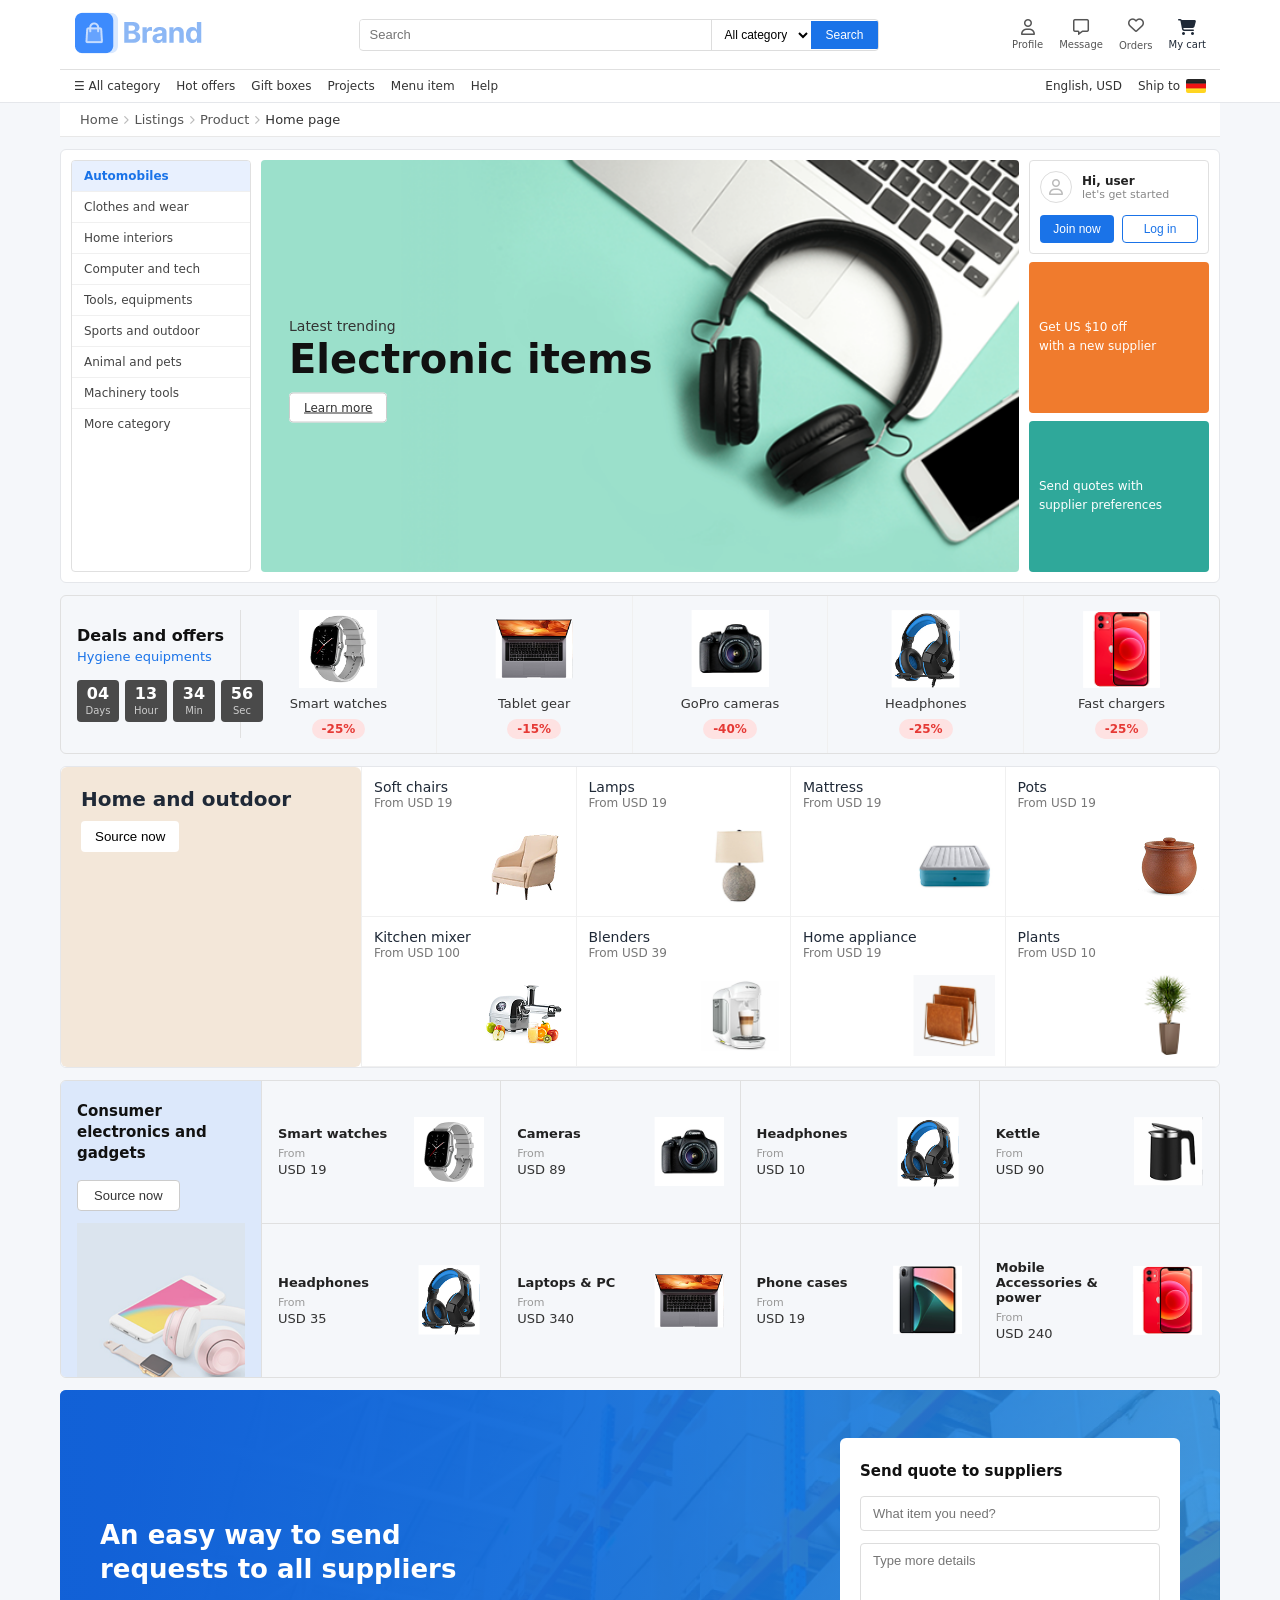
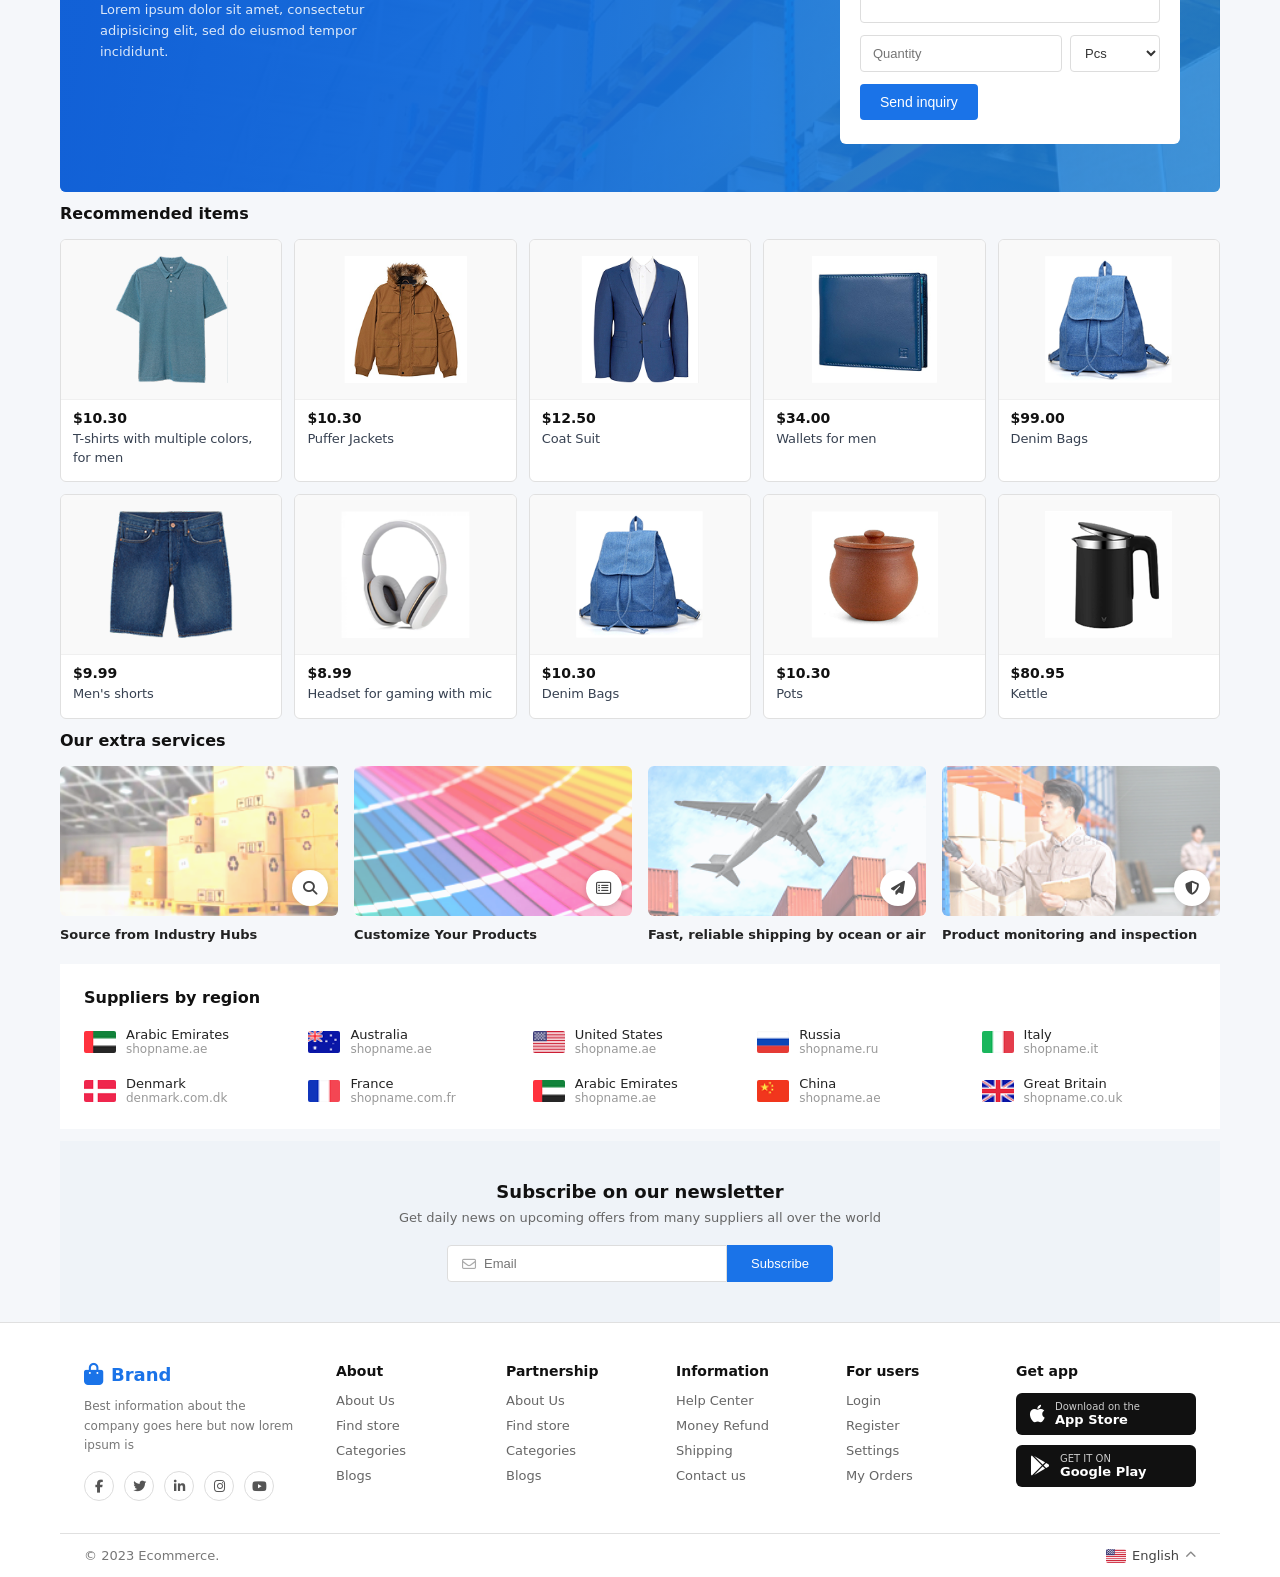
==== commit 757f9475: "First Commit" ====
--- a/index.html
+++ b/index.html
@@ -229,19 +229,19 @@
             </div>
 
             <div class="home-card">
-                <p>Sofa & chair</p>
+                <p>Lamps</p>
                 <span>From USD 19</span>
                 <img src="./assets/Image/interior/6.png" alt="">
             </div>
 
             <div class="home-card">
-                <p>Kitchen dishes</p>
+                <p>Mattress</p>
                 <span>From USD 19</span>
                 <img src="./assets/Image/interior/image 93.png" alt="">
             </div>
 
             <div class="home-card">
-                <p>Home decor</p>
+                <p>Pots</p>
                 <span>From USD 19</span>
                 <img src="./assets/Image/interior/3.png" alt="">
             </div>
@@ -265,7 +265,7 @@
             </div>
 
             <div class="home-card">
-                <p>Coffee maker</p>
+                <p>Plants</p>
                 <span>From USD 10</span>
                 <img src="./assets/Image/interior/image 89.png" alt="">
             </div>
@@ -315,7 +315,7 @@
 
             <div class="elec-card">
                 <div class="elec-info">
-                    <p class="elec-name">Smartphones</p>
+                    <p class="elec-name">Kettle</p>
                     <p class="elec-from">From</p>
                     <p class="elec-price">USD 90</p>
                 </div>
@@ -351,7 +351,7 @@
 
             <div class="elec-card">
                 <div class="elec-info">
-                    <p class="elec-name">Chargers &amp; power</p>
+                    <p class="elec-name">Mobile Accessories &amp; power</p>
                     <p class="elec-from">From</p>
                     <p class="elec-price">USD 240</p>
                 </div>
@@ -411,7 +411,7 @@
                 </div>
                 <div class="product-info">
                     <p class="product-price">$10.30</p>
-                    <p class="product-name">Jeans shorts for men blue color</p>
+                    <p class="product-name">Puffer Jackets</p>
                 </div>
             </div>
 
@@ -421,7 +421,7 @@
                 </div>
                 <div class="product-info">
                     <p class="product-price">$12.50</p>
-                    <p class="product-name">Brown winter coat medium size</p>
+                    <p class="product-name">Coat Suit</p>
                 </div>
             </div>
 
@@ -431,7 +431,7 @@
                 </div>
                 <div class="product-info">
                     <p class="product-price">$34.00</p>
-                    <p class="product-name">Jeans bag for travel for men</p>
+                    <p class="product-name">Wallets for men</p>
                 </div>
             </div>
 
@@ -441,7 +441,7 @@
                 </div>
                 <div class="product-info">
                     <p class="product-price">$99.00</p>
-                    <p class="product-name">Leather wallet</p>
+                    <p class="product-name">Denim Bags</p>
                 </div>
             </div>
 
@@ -451,7 +451,7 @@
                 </div>
                 <div class="product-info">
                     <p class="product-price">$9.99</p>
-                    <p class="product-name">Men's casual shirt, short sleeve</p>
+                    <p class="product-name">Men's shorts</p>
                 </div>
             </div>
 
@@ -471,7 +471,7 @@
                 </div>
                 <div class="product-info">
                     <p class="product-price">$10.30</p>
-                    <p class="product-name">Leather bifold wallet, brown</p>
+                    <p class="product-name">Denim Bags</p>
                 </div>
             </div>
 
@@ -481,7 +481,7 @@
                 </div>
                 <div class="product-info">
                     <p class="product-price">$10.30</p>
-                    <p class="product-name">Upholstered accent chair, modern</p>
+                    <p class="product-name">Pots</p>
                 </div>
             </div>
 
@@ -491,7 +491,7 @@
                 </div>
                 <div class="product-info">
                     <p class="product-price">$80.95</p>
-                    <p class="product-name">Unlocked smartphone, dual camera</p>
+                    <p class="product-name">Kettle</p>
                 </div>
             </div>
 
